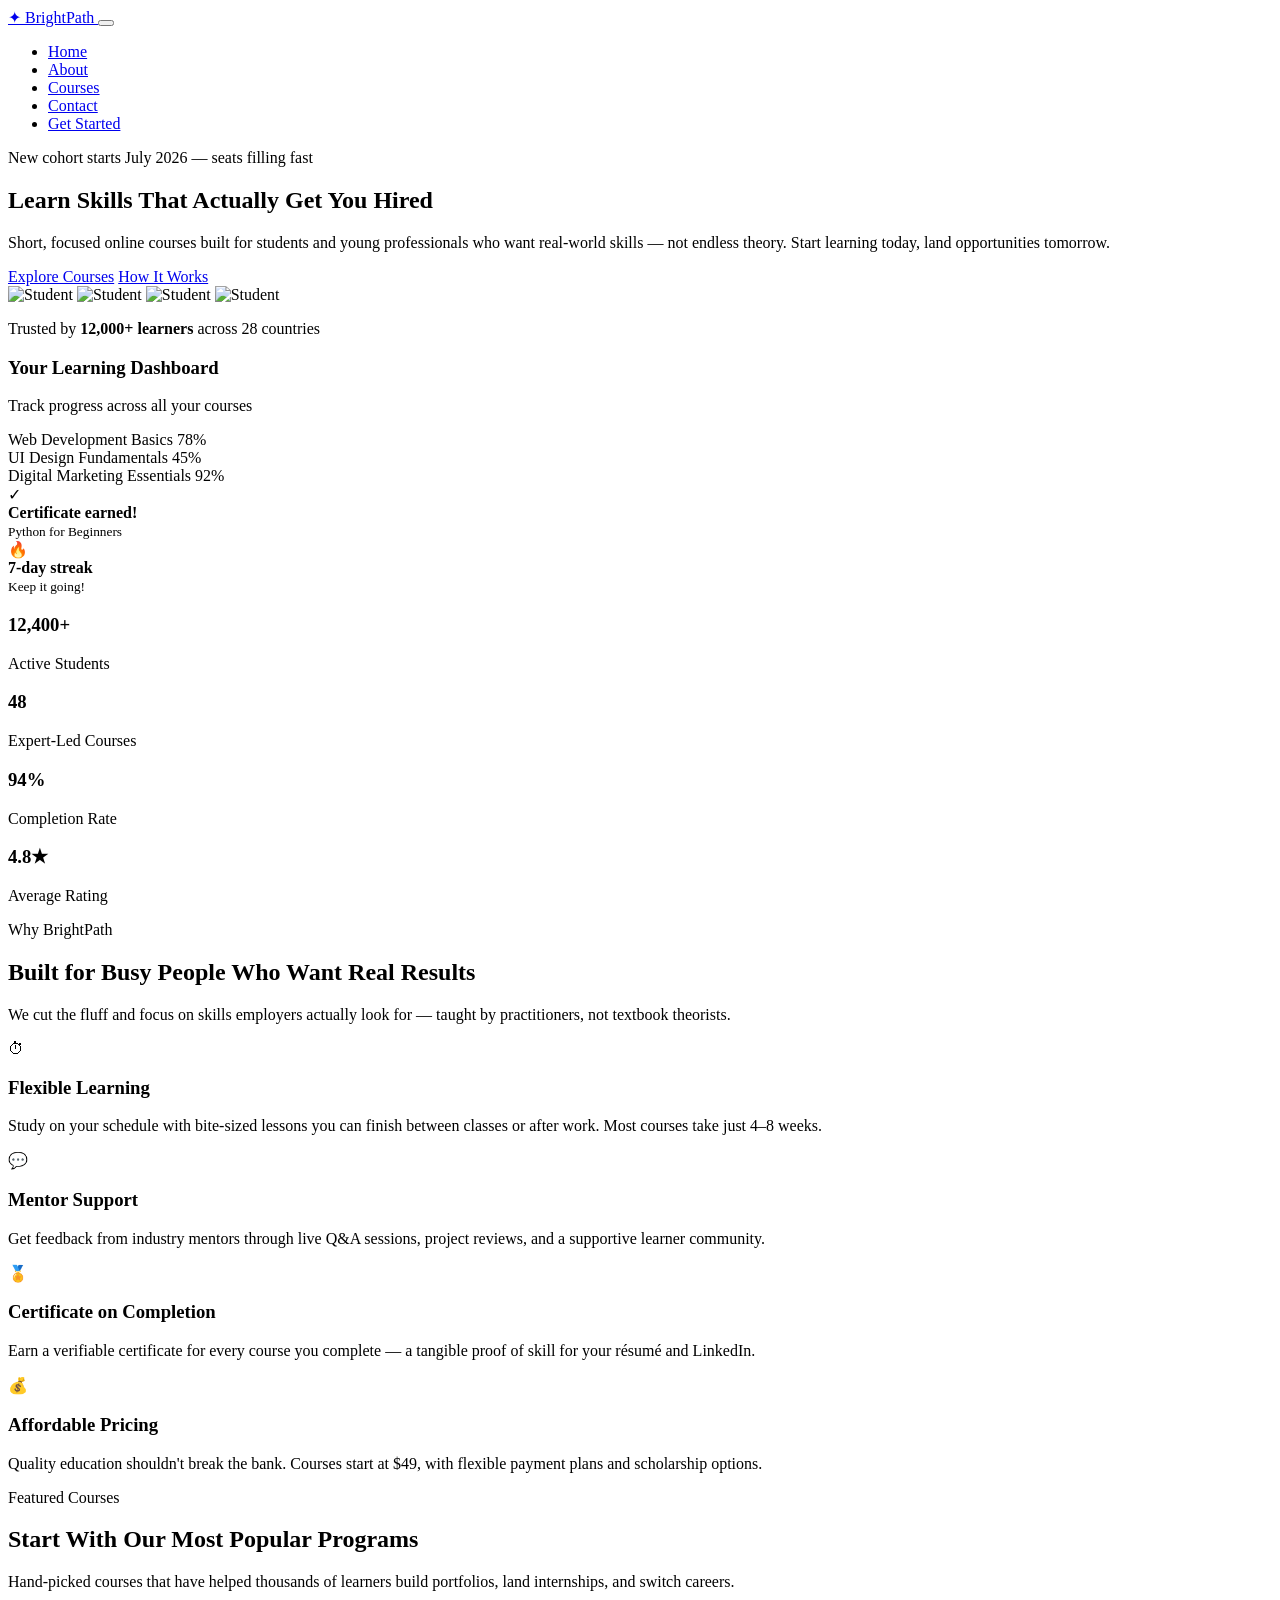
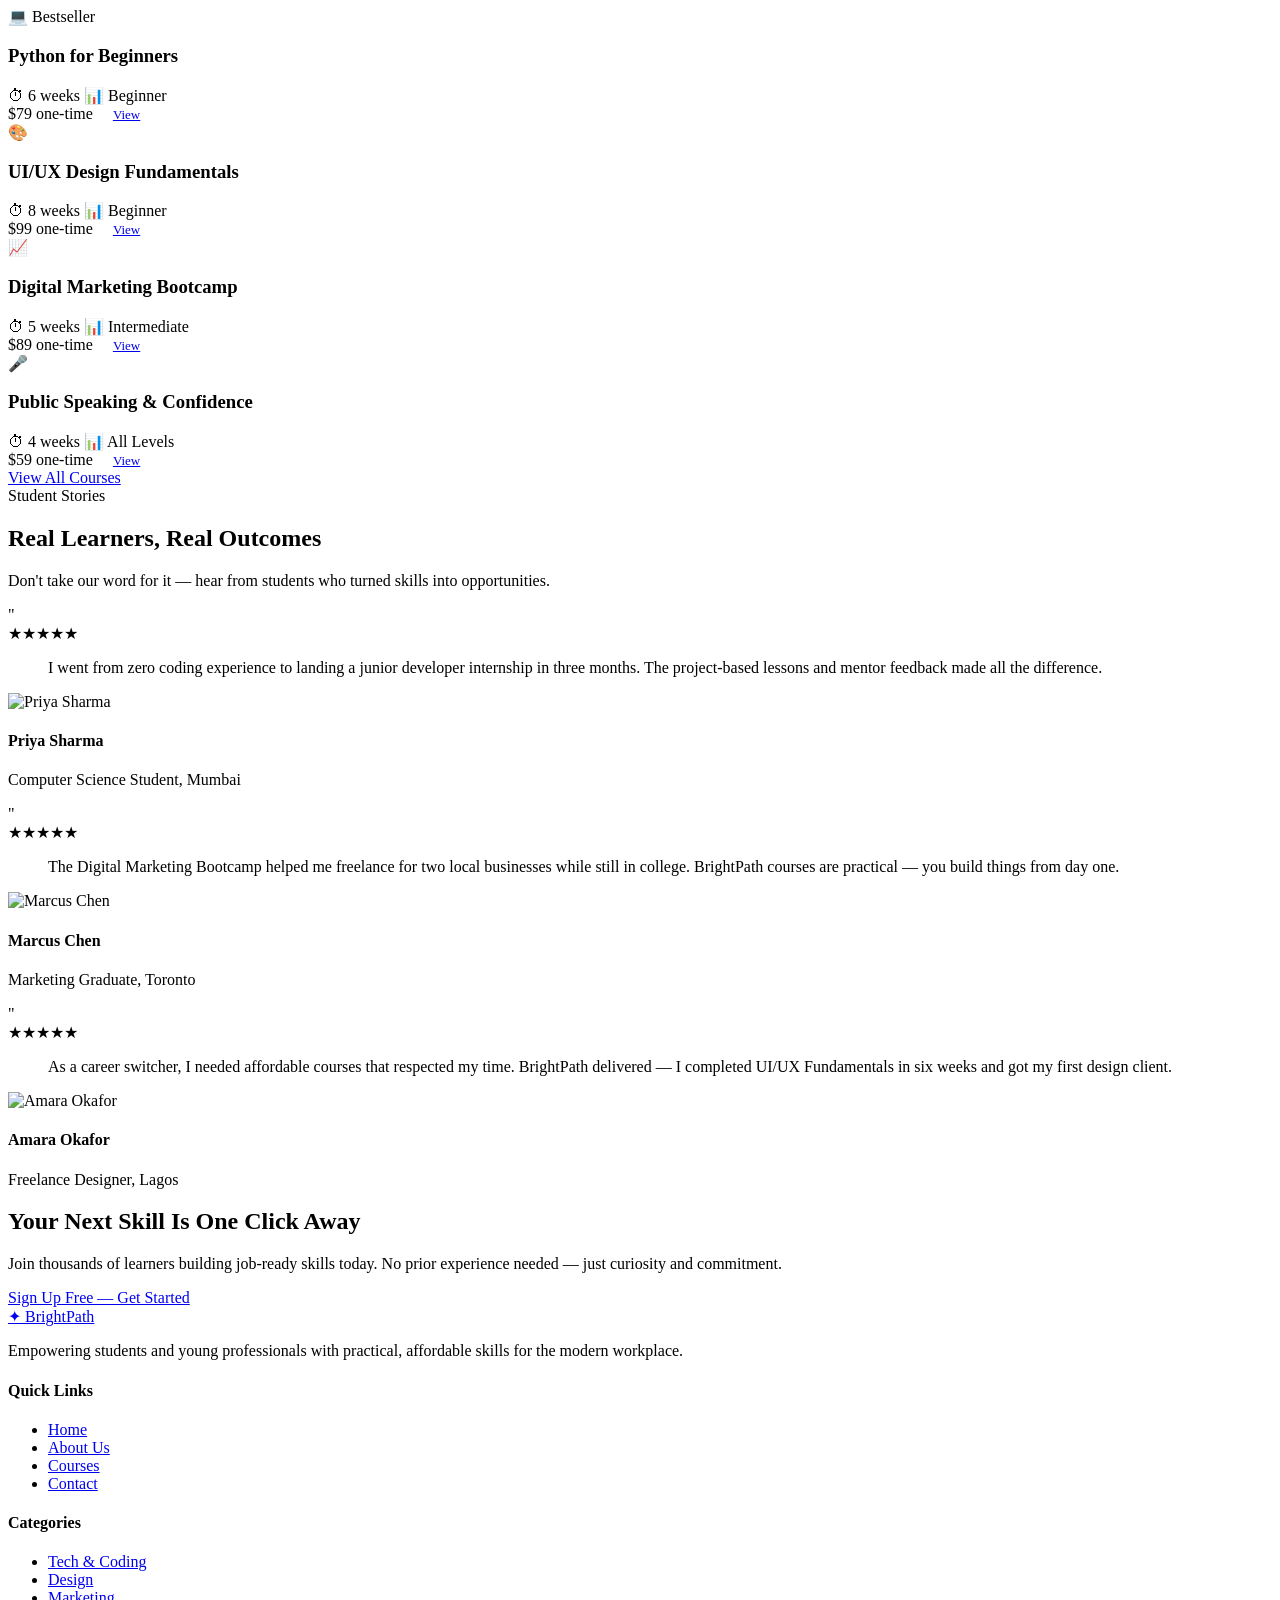
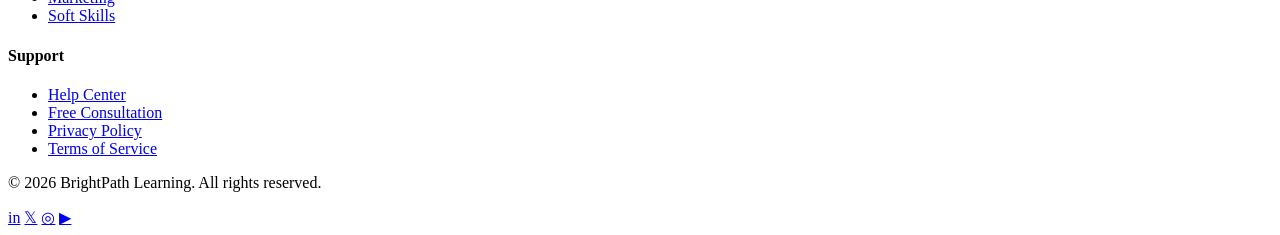
==== index.html @ d25e5689 "Move site files to root" ====
<!DOCTYPE html>
<html lang="en">
<head>
  <meta charset="UTF-8">
  <meta name="viewport" content="width=device-width, initial-scale=1.0">
  <meta name="description" content="BrightPath Learning — practical, job-ready online courses in coding, design, marketing, and communication.">
  <title>BrightPath Learning | Learn Skills That Get You Hired</title>
  <link rel="preconnect" href="https://fonts.googleapis.com">
  <link rel="preconnect" href="https://fonts.gstatic.com" crossorigin>
  <link href="https://fonts.googleapis.com/css2?family=Outfit:wght@500;600;700&family=Source+Sans+3:wght@400;500;600&display=swap" rel="stylesheet">
  <link rel="stylesheet" href="css/styles.css">
</head>
<body>

  <header class="site-header">
    <div class="container nav">
      <a href="index.html" class="logo">
        <span class="logo-icon" aria-hidden="true">✦</span>
        BrightPath
      </a>
      <button class="nav-toggle" aria-label="Toggle navigation" aria-expanded="false">
        <span></span><span></span><span></span>
      </button>
      <ul class="nav-links">
        <li><a href="index.html">Home</a></li>
        <li><a href="about.html">About</a></li>
        <li><a href="courses.html">Courses</a></li>
        <li><a href="contact.html">Contact</a></li>
        <li><a href="contact.html" class="btn btn-primary nav-cta">Get Started</a></li>
      </ul>
    </div>
  </header>

  <main>
    <!-- Hero -->
    <section class="hero">
      <div class="container hero-grid">
        <div class="hero-content">
          <div class="hero-badge">
            <span class="hero-badge-dot"></span>
            New cohort starts July 2026 — seats filling fast
          </div>
          <h1>Learn Skills That <span>Actually Get You Hired</span></h1>
          <p class="hero-text">
            Short, focused online courses built for students and young professionals who want real-world skills — not endless theory. Start learning today, land opportunities tomorrow.
          </p>
          <div class="hero-actions">
            <a href="courses.html" class="btn btn-primary">Explore Courses</a>
            <a href="about.html" class="btn btn-outline">How It Works</a>
          </div>
          <div class="hero-trust">
            <div class="hero-avatars">
              <img src="https://i.pravatar.cc/80?img=12" alt="Student">
              <img src="https://i.pravatar.cc/80?img=32" alt="Student">
              <img src="https://i.pravatar.cc/80?img=45" alt="Student">
              <img src="https://i.pravatar.cc/80?img=68" alt="Student">
            </div>
            <p>Trusted by <strong>12,000+ learners</strong> across 28 countries</p>
          </div>
        </div>
        <div class="hero-visual">
          <div class="hero-card">
            <div class="hero-card-header">
              <h3>Your Learning Dashboard</h3>
              <p>Track progress across all your courses</p>
            </div>
            <div class="hero-card-body">
              <div class="hero-progress-item">
                <div class="hero-progress-label">
                  <span>Web Development Basics</span>
                  <span>78%</span>
                </div>
                <div class="hero-progress-bar"><div class="hero-progress-fill" style="width: 78%"></div></div>
              </div>
              <div class="hero-progress-item">
                <div class="hero-progress-label">
                  <span>UI Design Fundamentals</span>
                  <span>45%</span>
                </div>
                <div class="hero-progress-bar"><div class="hero-progress-fill" style="width: 45%"></div></div>
              </div>
              <div class="hero-progress-item">
                <div class="hero-progress-label">
                  <span>Digital Marketing Essentials</span>
                  <span>92%</span>
                </div>
                <div class="hero-progress-bar"><div class="hero-progress-fill" style="width: 92%"></div></div>
              </div>
            </div>
          </div>
          <div class="hero-float-card top">
            <span class="float-icon green">✓</span>
            <div>
              <strong>Certificate earned!</strong><br>
              <small style="color: var(--color-text-muted)">Python for Beginners</small>
            </div>
          </div>
          <div class="hero-float-card bottom">
            <span class="float-icon orange">🔥</span>
            <div>
              <strong>7-day streak</strong><br>
              <small style="color: var(--color-text-muted)">Keep it going!</small>
            </div>
          </div>
        </div>
      </div>
    </section>

    <!-- Stats -->
    <section class="stats-strip" aria-label="Platform statistics">
      <div class="container stats-grid">
        <div class="stat-item">
          <h3>12,400+</h3>
          <p>Active Students</p>
        </div>
        <div class="stat-item">
          <h3>48</h3>
          <p>Expert-Led Courses</p>
        </div>
        <div class="stat-item">
          <h3>94%</h3>
          <p>Completion Rate</p>
        </div>
        <div class="stat-item">
          <h3>4.8★</h3>
          <p>Average Rating</p>
        </div>
      </div>
    </section>

    <!-- Why BrightPath -->
    <section class="benefits">
      <div class="container">
        <div class="section-header">
          <span class="section-label">Why BrightPath</span>
          <h2>Built for Busy People Who Want Real Results</h2>
          <p>We cut the fluff and focus on skills employers actually look for — taught by practitioners, not textbook theorists.</p>
        </div>
        <div class="benefits-grid">
          <article class="benefit-card">
            <div class="benefit-icon purple" aria-hidden="true">⏱</div>
            <h3>Flexible Learning</h3>
            <p>Study on your schedule with bite-sized lessons you can finish between classes or after work. Most courses take just 4–8 weeks.</p>
          </article>
          <article class="benefit-card">
            <div class="benefit-icon teal" aria-hidden="true">💬</div>
            <h3>Mentor Support</h3>
            <p>Get feedback from industry mentors through live Q&amp;A sessions, project reviews, and a supportive learner community.</p>
          </article>
          <article class="benefit-card">
            <div class="benefit-icon orange" aria-hidden="true">🏅</div>
            <h3>Certificate on Completion</h3>
            <p>Earn a verifiable certificate for every course you complete — a tangible proof of skill for your résumé and LinkedIn.</p>
          </article>
          <article class="benefit-card">
            <div class="benefit-icon blue" aria-hidden="true">💰</div>
            <h3>Affordable Pricing</h3>
            <p>Quality education shouldn't break the bank. Courses start at $49, with flexible payment plans and scholarship options.</p>
          </article>
        </div>
      </div>
    </section>

    <!-- Featured Courses -->
    <section class="featured-courses">
      <div class="container">
        <div class="section-header">
          <span class="section-label">Featured Courses</span>
          <h2>Start With Our Most Popular Programs</h2>
          <p>Hand-picked courses that have helped thousands of learners build portfolios, land internships, and switch careers.</p>
        </div>
        <div class="courses-grid">
          <article class="course-card">
            <div class="course-card-image tech" aria-hidden="true">
              💻
              <span class="course-card-badge">Bestseller</span>
            </div>
            <div class="course-card-body">
              <h3>Python for Beginners</h3>
              <div class="course-card-meta">
                <span>⏱ 6 weeks</span>
                <span>📊 Beginner</span>
              </div>
              <div class="course-card-price">
                <span class="price">$79 <span class="price-note">one-time</span></span>
                <a href="courses.html" class="btn btn-outline" style="padding: 0.5rem 1rem; font-size: 0.8125rem;">View</a>
              </div>
            </div>
          </article>
          <article class="course-card">
            <div class="course-card-image design" aria-hidden="true">🎨</div>
            <div class="course-card-body">
              <h3>UI/UX Design Fundamentals</h3>
              <div class="course-card-meta">
                <span>⏱ 8 weeks</span>
                <span>📊 Beginner</span>
              </div>
              <div class="course-card-price">
                <span class="price">$99 <span class="price-note">one-time</span></span>
                <a href="courses.html" class="btn btn-outline" style="padding: 0.5rem 1rem; font-size: 0.8125rem;">View</a>
              </div>
            </div>
          </article>
          <article class="course-card">
            <div class="course-card-image marketing" aria-hidden="true">📈</div>
            <div class="course-card-body">
              <h3>Digital Marketing Bootcamp</h3>
              <div class="course-card-meta">
                <span>⏱ 5 weeks</span>
                <span>📊 Intermediate</span>
              </div>
              <div class="course-card-price">
                <span class="price">$89 <span class="price-note">one-time</span></span>
                <a href="courses.html" class="btn btn-outline" style="padding: 0.5rem 1rem; font-size: 0.8125rem;">View</a>
              </div>
            </div>
          </article>
          <article class="course-card">
            <div class="course-card-image soft" aria-hidden="true">🎤</div>
            <div class="course-card-body">
              <h3>Public Speaking &amp; Confidence</h3>
              <div class="course-card-meta">
                <span>⏱ 4 weeks</span>
                <span>📊 All Levels</span>
              </div>
              <div class="course-card-price">
                <span class="price">$59 <span class="price-note">one-time</span></span>
                <a href="courses.html" class="btn btn-outline" style="padding: 0.5rem 1rem; font-size: 0.8125rem;">View</a>
              </div>
            </div>
          </article>
        </div>
        <div class="section-cta">
          <a href="courses.html" class="btn btn-secondary">View All Courses</a>
        </div>
      </div>
    </section>

    <!-- Testimonials -->
    <section class="testimonials">
      <div class="container">
        <div class="section-header">
          <span class="section-label">Student Stories</span>
          <h2>Real Learners, Real Outcomes</h2>
          <p>Don't take our word for it — hear from students who turned skills into opportunities.</p>
        </div>
        <div class="testimonials-grid">
          <article class="testimonial-card">
            <span class="testimonial-quote" aria-hidden="true">"</span>
            <div class="stars" aria-label="5 out of 5 stars">★★★★★</div>
            <blockquote>
              I went from zero coding experience to landing a junior developer internship in three months. The project-based lessons and mentor feedback made all the difference.
            </blockquote>
            <div class="testimonial-author">
              <img src="https://i.pravatar.cc/96?img=47" alt="Priya Sharma">
              <div>
                <h4>Priya Sharma</h4>
                <p>Computer Science Student, Mumbai</p>
              </div>
            </div>
          </article>
          <article class="testimonial-card">
            <span class="testimonial-quote" aria-hidden="true">"</span>
            <div class="stars" aria-label="5 out of 5 stars">★★★★★</div>
            <blockquote>
              The Digital Marketing Bootcamp helped me freelance for two local businesses while still in college. BrightPath courses are practical — you build things from day one.
            </blockquote>
            <div class="testimonial-author">
              <img src="https://i.pravatar.cc/96?img=15" alt="Marcus Chen">
              <div>
                <h4>Marcus Chen</h4>
                <p>Marketing Graduate, Toronto</p>
              </div>
            </div>
          </article>
          <article class="testimonial-card">
            <span class="testimonial-quote" aria-hidden="true">"</span>
            <div class="stars" aria-label="5 out of 5 stars">★★★★★</div>
            <blockquote>
              As a career switcher, I needed affordable courses that respected my time. BrightPath delivered — I completed UI/UX Fundamentals in six weeks and got my first design client.
            </blockquote>
            <div class="testimonial-author">
              <img src="https://i.pravatar.cc/96?img=25" alt="Amara Okafor">
              <div>
                <h4>Amara Okafor</h4>
                <p>Freelance Designer, Lagos</p>
              </div>
            </div>
          </article>
        </div>
      </div>
    </section>

    <!-- CTA Banner -->
    <section class="cta-banner">
      <div class="container">
        <div class="cta-banner-inner">
          <h2>Your Next Skill Is One Click Away</h2>
          <p>Join thousands of learners building job-ready skills today. No prior experience needed — just curiosity and commitment.</p>
          <a href="contact.html" class="btn btn-primary">Sign Up Free — Get Started</a>
        </div>
      </div>
    </section>
  </main>

  <footer class="site-footer">
    <div class="container footer-grid">
      <div class="footer-brand">
        <a href="index.html" class="logo">
          <span class="logo-icon" aria-hidden="true">✦</span>
          BrightPath
        </a>
        <p>Empowering students and young professionals with practical, affordable skills for the modern workplace.</p>
      </div>
      <div class="footer-col">
        <h4>Quick Links</h4>
        <ul>
          <li><a href="index.html">Home</a></li>
          <li><a href="about.html">About Us</a></li>
          <li><a href="courses.html">Courses</a></li>
          <li><a href="contact.html">Contact</a></li>
        </ul>
      </div>
      <div class="footer-col">
        <h4>Categories</h4>
        <ul>
          <li><a href="courses.html">Tech &amp; Coding</a></li>
          <li><a href="courses.html">Design</a></li>
          <li><a href="courses.html">Marketing</a></li>
          <li><a href="courses.html">Soft Skills</a></li>
        </ul>
      </div>
      <div class="footer-col">
        <h4>Support</h4>
        <ul>
          <li><a href="contact.html">Help Center</a></li>
          <li><a href="contact.html">Free Consultation</a></li>
          <li><a href="#">Privacy Policy</a></li>
          <li><a href="#">Terms of Service</a></li>
        </ul>
      </div>
    </div>
    <div class="container footer-bottom">
      <p>&copy; 2026 BrightPath Learning. All rights reserved.</p>
      <div class="footer-social">
        <a href="#" aria-label="LinkedIn">in</a>
        <a href="#" aria-label="Twitter">𝕏</a>
        <a href="#" aria-label="Instagram">◎</a>
        <a href="#" aria-label="YouTube">▶</a>
      </div>
    </div>
  </footer>

  <script src="js/main.js"></script>
</body>
</html>
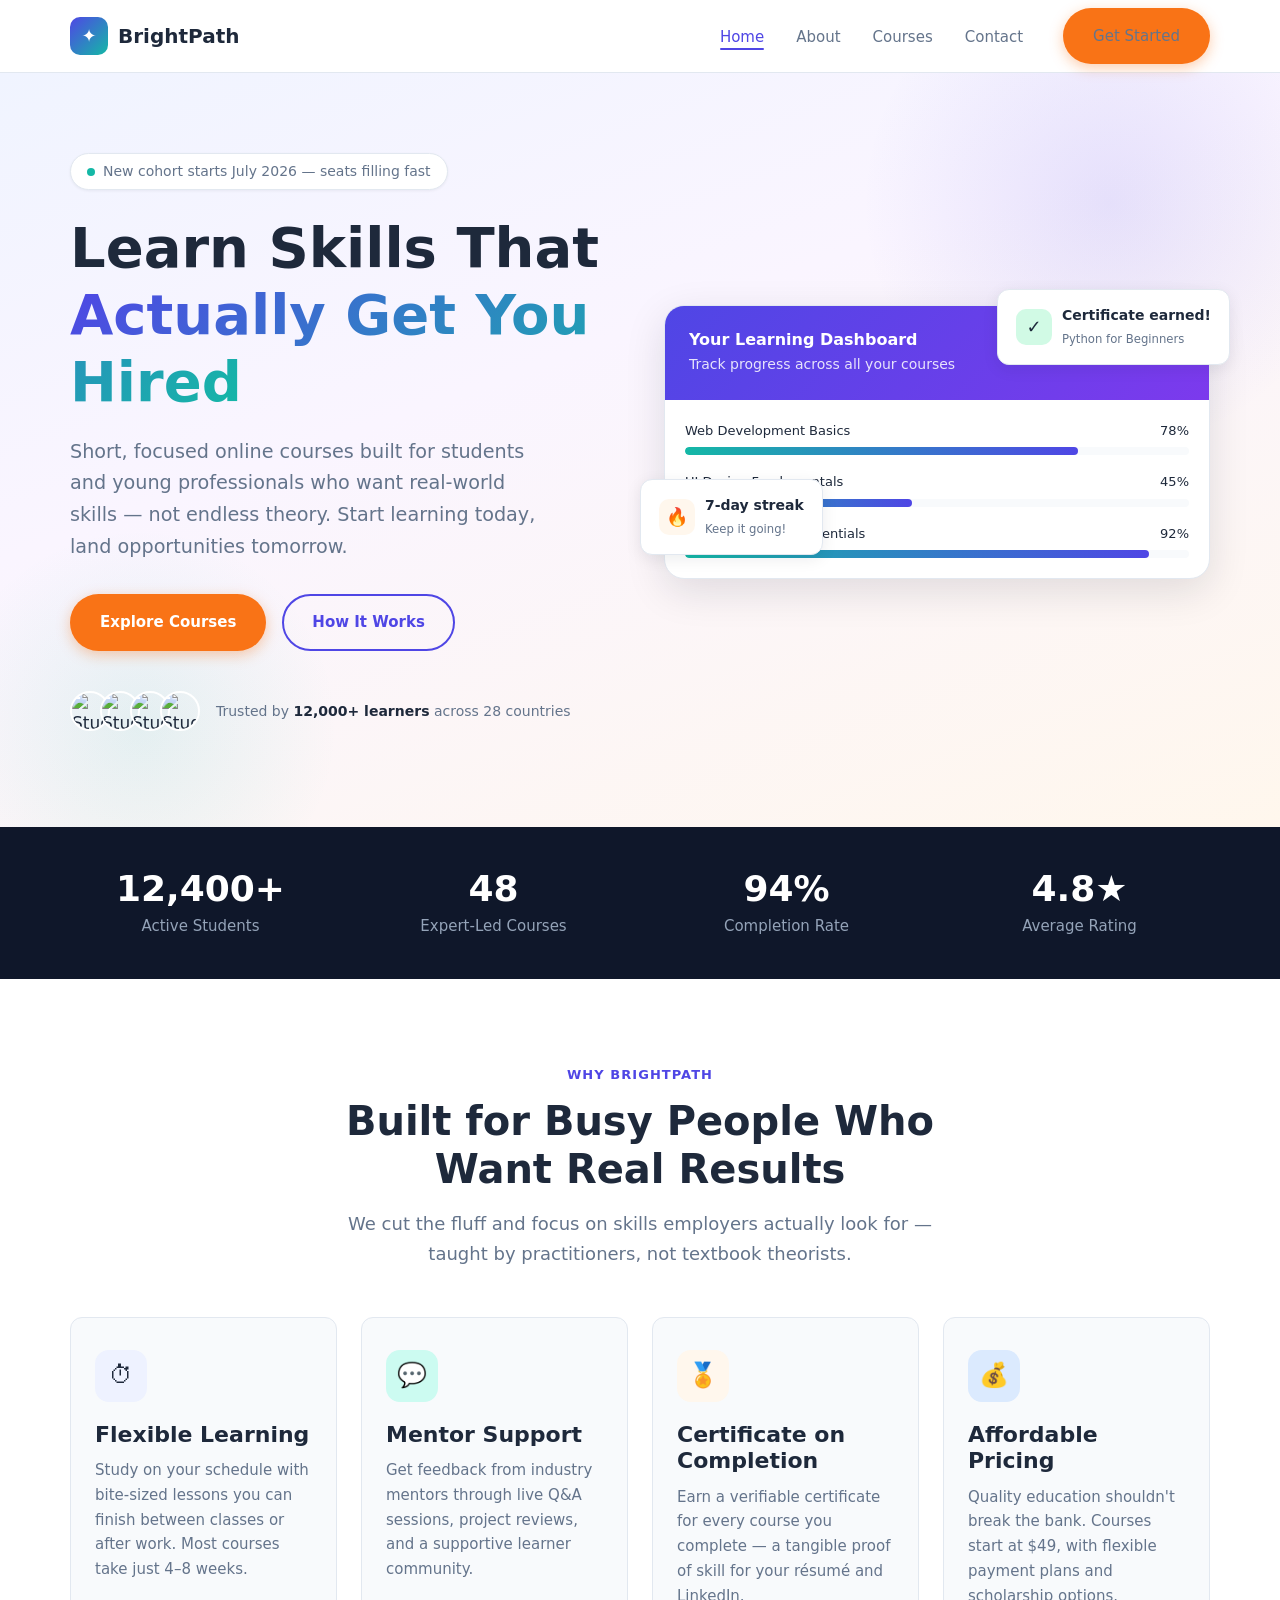
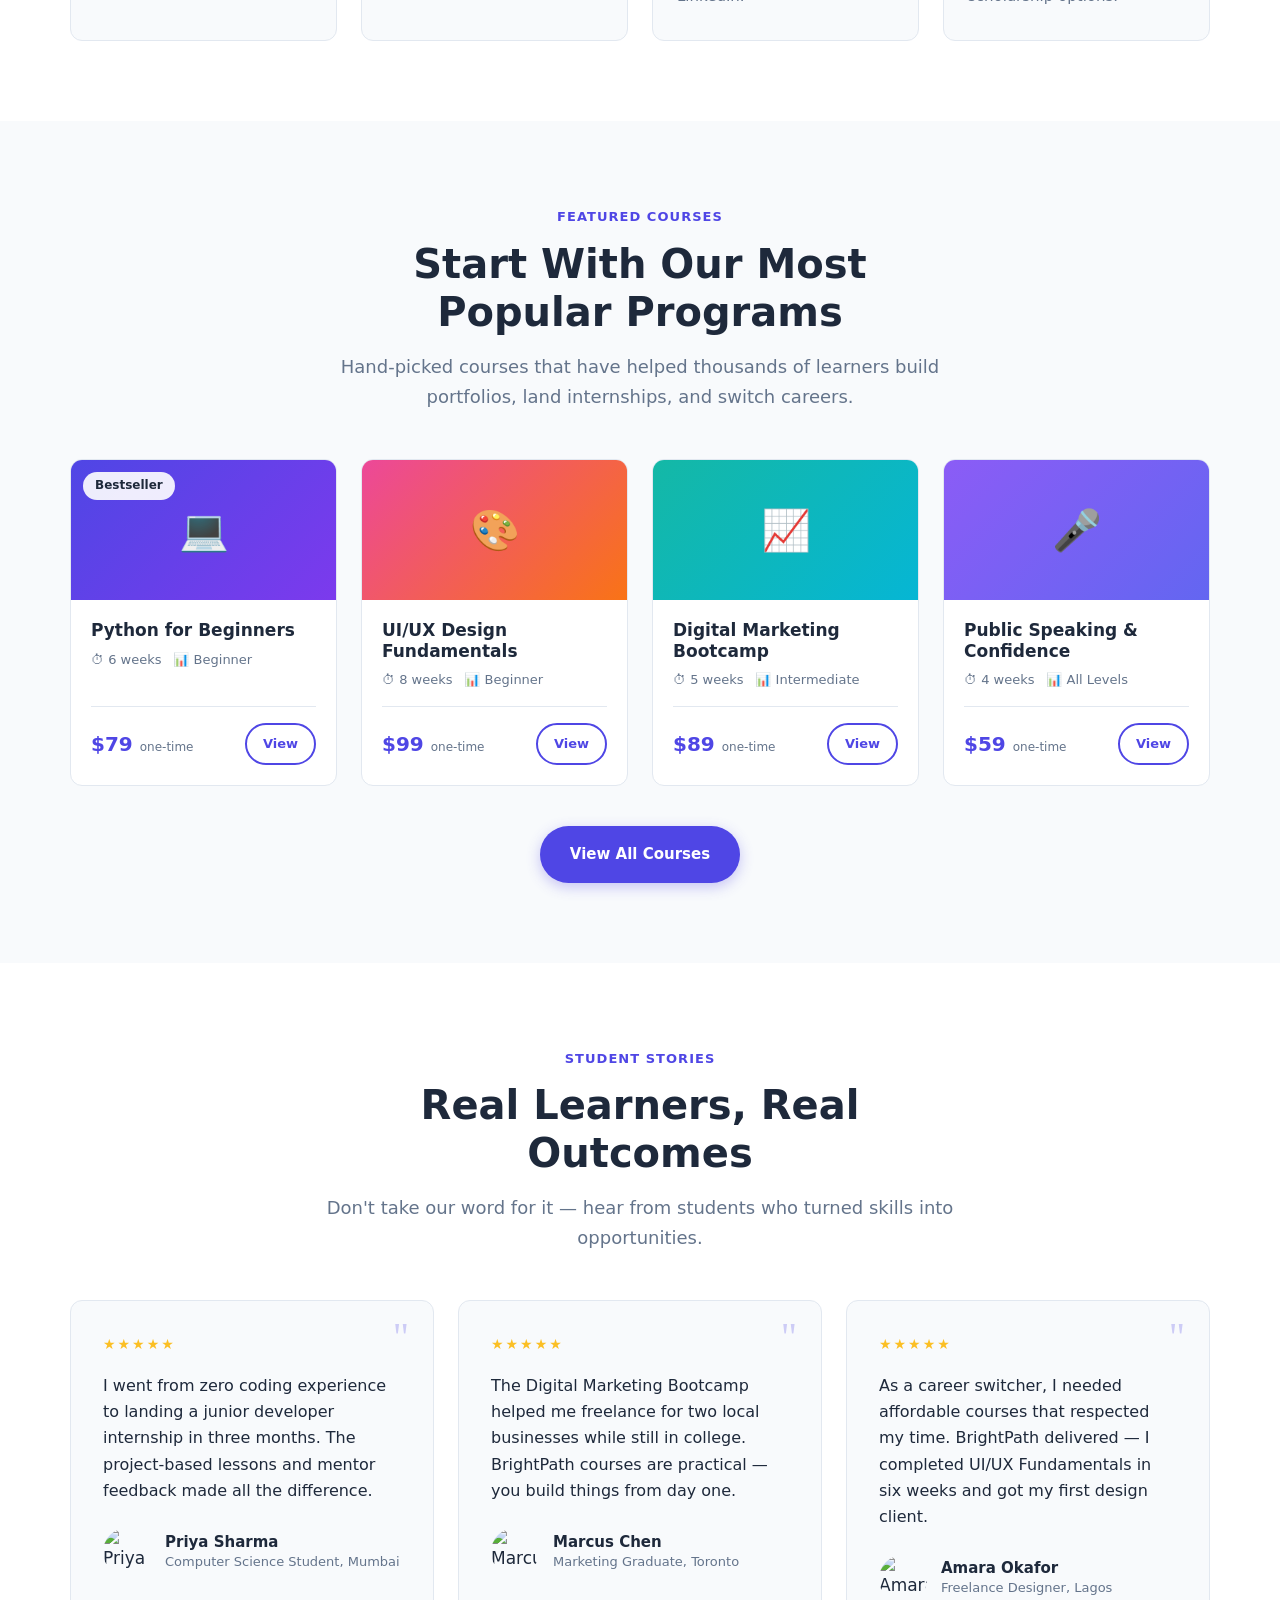
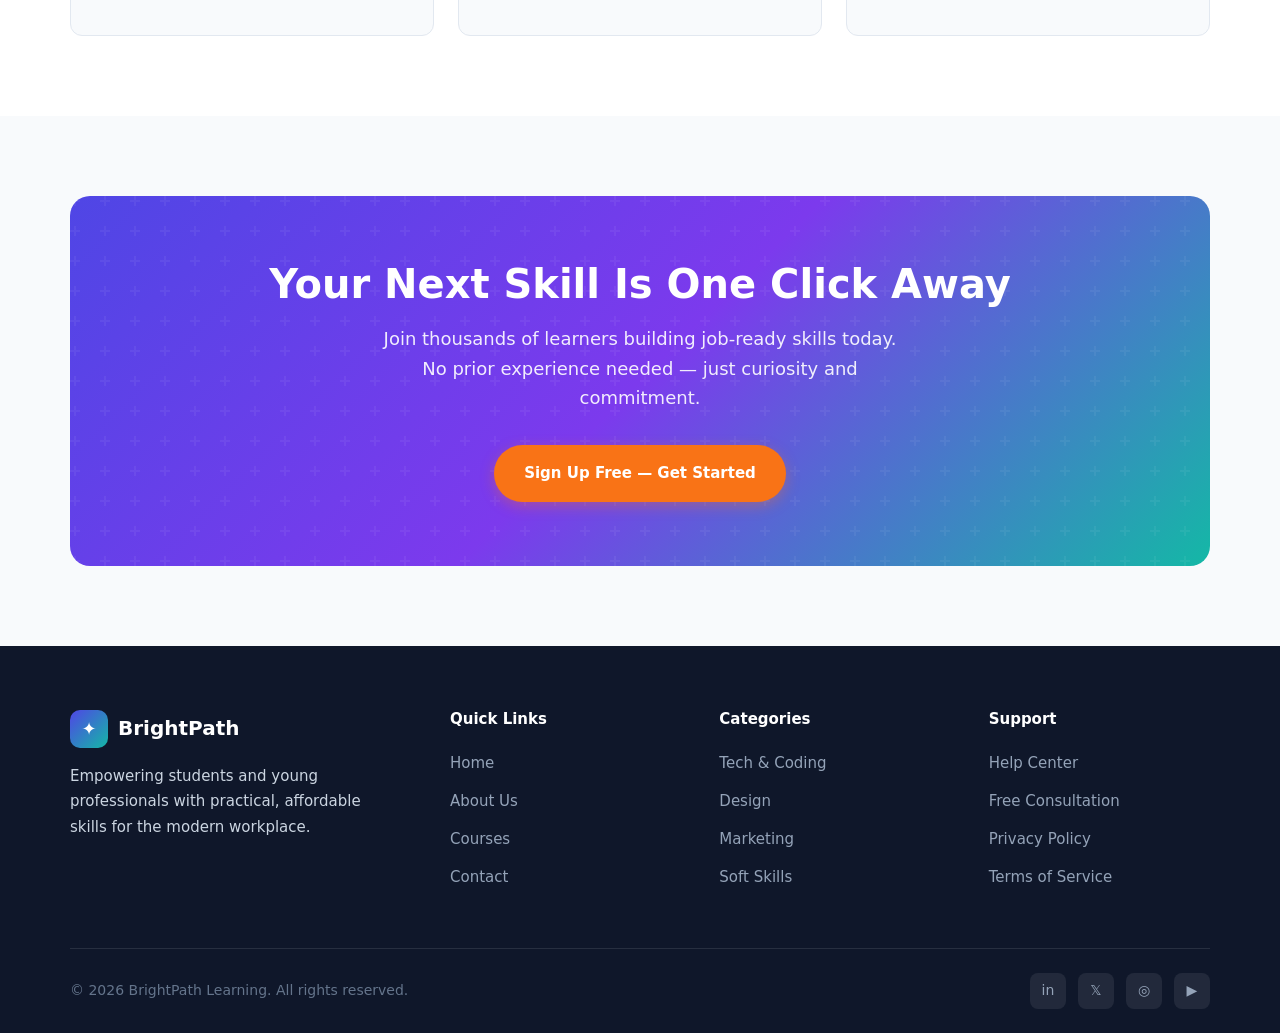
==== commit bc032846: "Changes in code" ====
--- a/index.html
+++ b/index.html
@@ -8,7 +8,7 @@
   <link rel="preconnect" href="https://fonts.googleapis.com">
   <link rel="preconnect" href="https://fonts.gstatic.com" crossorigin>
   <link href="https://fonts.googleapis.com/css2?family=Outfit:wght@500;600;700&family=Source+Sans+3:wght@400;500;600&display=swap" rel="stylesheet">
-  <link rel="stylesheet" href="css/styles.css">
+  <link rel="stylesheet" href="styles.css">
 </head>
 <body>
 
@@ -351,6 +351,6 @@
     </div>
   </footer>
 
-  <script src="js/main.js"></script>
+  <script src="main.js"></script>
 </body>
 </html>
--- a/styles.css
+++ b/styles.css
@@ -0,0 +1,1496 @@
+/* BrightPath Learning — Global Styles */
+
+:root {
+  --color-primary: #4f46e5;
+  --color-primary-dark: #4338ca;
+  --color-primary-light: #eef2ff;
+  --color-accent: #f97316;
+  --color-accent-dark: #ea580c;
+  --color-accent-light: #fff7ed;
+  --color-teal: #14b8a6;
+  --color-teal-dark: #0d9488;
+
+  --color-text: #1e293b;
+  --color-text-muted: #64748b;
+  --color-text-light: #94a3b8;
+  --color-bg: #ffffff;
+  --color-bg-alt: #f8fafc;
+  --color-bg-dark: #0f172a;
+  --color-border: #e2e8f0;
+
+  --font-heading: "Outfit", system-ui, sans-serif;
+  --font-body: "Source Sans 3", system-ui, sans-serif;
+
+  --shadow-sm: 0 1px 3px rgba(15, 23, 42, 0.06);
+  --shadow-md: 0 4px 16px rgba(15, 23, 42, 0.08);
+  --shadow-lg: 0 12px 40px rgba(15, 23, 42, 0.12);
+  --radius-sm: 8px;
+  --radius-md: 12px;
+  --radius-lg: 20px;
+  --radius-full: 9999px;
+
+  --nav-height: 72px;
+  --container: 1140px;
+  --transition: 0.22s ease;
+}
+
+*,
+*::before,
+*::after {
+  box-sizing: border-box;
+  margin: 0;
+  padding: 0;
+}
+
+html {
+  scroll-behavior: smooth;
+}
+
+body {
+  font-family: var(--font-body);
+  font-size: 1.0625rem;
+  line-height: 1.65;
+  color: var(--color-text);
+  background: var(--color-bg);
+  -webkit-font-smoothing: antialiased;
+}
+
+img {
+  max-width: 100%;
+  height: auto;
+  display: block;
+}
+
+a {
+  color: inherit;
+  text-decoration: none;
+}
+
+ul {
+  list-style: none;
+}
+
+.container {
+  width: min(100% - 2rem, var(--container));
+  margin-inline: auto;
+}
+
+/* Typography */
+h1, h2, h3, h4 {
+  font-family: var(--font-heading);
+  font-weight: 700;
+  line-height: 1.2;
+  color: var(--color-text);
+}
+
+h1 { font-size: clamp(2.25rem, 5vw, 3.5rem); }
+h2 { font-size: clamp(1.75rem, 3.5vw, 2.5rem); }
+h3 { font-size: clamp(1.125rem, 2vw, 1.375rem); }
+
+.section-label {
+  display: inline-block;
+  font-family: var(--font-heading);
+  font-size: 0.8125rem;
+  font-weight: 600;
+  letter-spacing: 0.08em;
+  text-transform: uppercase;
+  color: var(--color-primary);
+  margin-bottom: 0.75rem;
+}
+
+.section-header {
+  text-align: center;
+  max-width: 640px;
+  margin-inline: auto;
+  margin-bottom: 3rem;
+}
+
+.section-header p {
+  margin-top: 1rem;
+  color: var(--color-text-muted);
+  font-size: 1.125rem;
+}
+
+/* Buttons */
+.btn {
+  display: inline-flex;
+  align-items: center;
+  justify-content: center;
+  gap: 0.5rem;
+  padding: 0.875rem 1.75rem;
+  font-family: var(--font-heading);
+  font-size: 0.9375rem;
+  font-weight: 600;
+  border-radius: var(--radius-full);
+  border: 2px solid transparent;
+  cursor: pointer;
+  transition: transform var(--transition), box-shadow var(--transition), background var(--transition), color var(--transition);
+}
+
+.btn:hover {
+  transform: translateY(-2px);
+}
+
+.btn-primary {
+  background: var(--color-accent);
+  color: #fff;
+  box-shadow: 0 4px 14px rgba(249, 115, 22, 0.35);
+}
+
+.btn-primary:hover {
+  background: var(--color-accent-dark);
+  box-shadow: 0 6px 20px rgba(249, 115, 22, 0.4);
+}
+
+.btn-secondary {
+  background: var(--color-primary);
+  color: #fff;
+  box-shadow: 0 4px 14px rgba(79, 70, 229, 0.3);
+}
+
+.btn-secondary:hover {
+  background: var(--color-primary-dark);
+}
+
+.btn-outline {
+  background: transparent;
+  color: var(--color-primary);
+  border-color: var(--color-primary);
+}
+
+.btn-outline:hover {
+  background: var(--color-primary-light);
+  transform: translateY(-2px);
+}
+
+.btn-ghost {
+  background: rgba(255, 255, 255, 0.15);
+  color: #fff;
+  border-color: rgba(255, 255, 255, 0.35);
+  backdrop-filter: blur(8px);
+}
+
+.btn-ghost:hover {
+  background: rgba(255, 255, 255, 0.25);
+}
+
+/* Navigation */
+.site-header {
+  position: sticky;
+  top: 0;
+  z-index: 100;
+  background: rgba(255, 255, 255, 0.92);
+  backdrop-filter: blur(12px);
+  border-bottom: 1px solid var(--color-border);
+}
+
+.nav {
+  display: flex;
+  align-items: center;
+  justify-content: space-between;
+  height: var(--nav-height);
+}
+
+.logo {
+  display: flex;
+  align-items: center;
+  gap: 0.625rem;
+  font-family: var(--font-heading);
+  font-weight: 700;
+  font-size: 1.25rem;
+  color: var(--color-text);
+}
+
+.logo-icon {
+  width: 38px;
+  height: 38px;
+  background: linear-gradient(135deg, var(--color-primary), var(--color-teal));
+  border-radius: 10px;
+  display: flex;
+  align-items: center;
+  justify-content: center;
+  color: #fff;
+  font-size: 1.125rem;
+}
+
+.nav-links {
+  display: flex;
+  align-items: center;
+  gap: 2rem;
+}
+
+.nav-links a {
+  font-family: var(--font-heading);
+  font-size: 0.9375rem;
+  font-weight: 500;
+  color: var(--color-text-muted);
+  transition: color var(--transition);
+  position: relative;
+}
+
+.nav-links a::after {
+  content: "";
+  position: absolute;
+  bottom: -4px;
+  left: 0;
+  width: 0;
+  height: 2px;
+  background: var(--color-primary);
+  border-radius: 2px;
+  transition: width var(--transition);
+}
+
+.nav-links a:hover,
+.nav-links a.active {
+  color: var(--color-primary);
+}
+
+.nav-links a:hover::after,
+.nav-links a.active::after {
+  width: 100%;
+}
+
+.nav-cta {
+  margin-left: 0.5rem;
+}
+
+.nav-toggle {
+  display: none;
+  flex-direction: column;
+  gap: 5px;
+  background: none;
+  border: none;
+  cursor: pointer;
+  padding: 0.5rem;
+}
+
+.nav-toggle span {
+  display: block;
+  width: 24px;
+  height: 2px;
+  background: var(--color-text);
+  border-radius: 2px;
+  transition: transform var(--transition), opacity var(--transition);
+}
+
+/* Hero */
+.hero {
+  position: relative;
+  padding: 5rem 0 6rem;
+  overflow: hidden;
+  background: linear-gradient(160deg, #f0f4ff 0%, #faf5ff 40%, #fff7ed 100%);
+}
+
+.hero::before {
+  content: "";
+  position: absolute;
+  top: -120px;
+  right: -80px;
+  width: 500px;
+  height: 500px;
+  background: radial-gradient(circle, rgba(79, 70, 229, 0.12) 0%, transparent 70%);
+  border-radius: 50%;
+  pointer-events: none;
+}
+
+.hero::after {
+  content: "";
+  position: absolute;
+  bottom: -100px;
+  left: -60px;
+  width: 400px;
+  height: 400px;
+  background: radial-gradient(circle, rgba(20, 184, 166, 0.1) 0%, transparent 70%);
+  border-radius: 50%;
+  pointer-events: none;
+}
+
+.hero-grid {
+  display: grid;
+  grid-template-columns: 1fr 1fr;
+  gap: 3rem;
+  align-items: center;
+  position: relative;
+  z-index: 1;
+}
+
+.hero-content {
+  max-width: 560px;
+}
+
+.hero-badge {
+  display: inline-flex;
+  align-items: center;
+  gap: 0.5rem;
+  padding: 0.375rem 1rem;
+  background: #fff;
+  border: 1px solid var(--color-border);
+  border-radius: var(--radius-full);
+  font-size: 0.875rem;
+  font-weight: 500;
+  color: var(--color-text-muted);
+  margin-bottom: 1.5rem;
+  box-shadow: var(--shadow-sm);
+}
+
+.hero-badge-dot {
+  width: 8px;
+  height: 8px;
+  background: var(--color-teal);
+  border-radius: 50%;
+  animation: pulse 2s infinite;
+}
+
+@keyframes pulse {
+  0%, 100% { opacity: 1; }
+  50% { opacity: 0.5; }
+}
+
+.hero h1 {
+  margin-bottom: 1.25rem;
+}
+
+.hero h1 span {
+  background: linear-gradient(135deg, var(--color-primary), var(--color-teal));
+  -webkit-background-clip: text;
+  -webkit-text-fill-color: transparent;
+  background-clip: text;
+}
+
+.hero-text {
+  font-size: 1.2rem;
+  color: var(--color-text-muted);
+  margin-bottom: 2rem;
+  max-width: 480px;
+}
+
+.hero-actions {
+  display: flex;
+  flex-wrap: wrap;
+  gap: 1rem;
+  margin-bottom: 2.5rem;
+}
+
+.hero-trust {
+  display: flex;
+  align-items: center;
+  gap: 1rem;
+}
+
+.hero-avatars {
+  display: flex;
+}
+
+.hero-avatars img {
+  width: 40px;
+  height: 40px;
+  border-radius: 50%;
+  border: 2px solid #fff;
+  margin-left: -10px;
+  object-fit: cover;
+}
+
+.hero-avatars img:first-child {
+  margin-left: 0;
+}
+
+.hero-trust p {
+  font-size: 0.875rem;
+  color: var(--color-text-muted);
+}
+
+.hero-trust strong {
+  color: var(--color-text);
+}
+
+.hero-visual {
+  position: relative;
+}
+
+.hero-card {
+  background: #fff;
+  border-radius: var(--radius-lg);
+  box-shadow: var(--shadow-lg);
+  overflow: hidden;
+  border: 1px solid var(--color-border);
+}
+
+.hero-card-header {
+  background: linear-gradient(135deg, var(--color-primary), #7c3aed);
+  padding: 1.5rem;
+  color: #fff;
+}
+
+.hero-card-header h3 {
+  color: #fff;
+  font-size: 1rem;
+  margin-bottom: 0.25rem;
+}
+
+.hero-card-header p {
+  font-size: 0.875rem;
+  opacity: 0.85;
+}
+
+.hero-card-body {
+  padding: 1.25rem;
+}
+
+.hero-progress-item {
+  margin-bottom: 1rem;
+}
+
+.hero-progress-item:last-child {
+  margin-bottom: 0;
+}
+
+.hero-progress-label {
+  display: flex;
+  justify-content: space-between;
+  font-size: 0.8125rem;
+  margin-bottom: 0.375rem;
+}
+
+.hero-progress-bar {
+  height: 8px;
+  background: var(--color-bg-alt);
+  border-radius: var(--radius-full);
+  overflow: hidden;
+}
+
+.hero-progress-fill {
+  height: 100%;
+  border-radius: var(--radius-full);
+  background: linear-gradient(90deg, var(--color-teal), var(--color-primary));
+}
+
+.hero-float-card {
+  position: absolute;
+  background: #fff;
+  border-radius: var(--radius-md);
+  padding: 0.875rem 1.125rem;
+  box-shadow: var(--shadow-md);
+  border: 1px solid var(--color-border);
+  font-size: 0.875rem;
+  display: flex;
+  align-items: center;
+  gap: 0.625rem;
+}
+
+.hero-float-card.top {
+  top: -16px;
+  right: -20px;
+}
+
+.hero-float-card.bottom {
+  bottom: 24px;
+  left: -24px;
+}
+
+.float-icon {
+  width: 36px;
+  height: 36px;
+  border-radius: 10px;
+  display: flex;
+  align-items: center;
+  justify-content: center;
+  font-size: 1.125rem;
+}
+
+.float-icon.green { background: #d1fae5; }
+.float-icon.orange { background: var(--color-accent-light); }
+
+/* Stats strip */
+.stats-strip {
+  background: var(--color-bg-dark);
+  padding: 2.5rem 0;
+}
+
+.stats-grid {
+  display: grid;
+  grid-template-columns: repeat(4, 1fr);
+  gap: 2rem;
+  text-align: center;
+}
+
+.stat-item h3 {
+  font-size: clamp(1.75rem, 3vw, 2.25rem);
+  color: #fff;
+  margin-bottom: 0.25rem;
+}
+
+.stat-item p {
+  font-size: 0.9375rem;
+  color: var(--color-text-light);
+}
+
+/* Benefits */
+.benefits {
+  padding: 5rem 0;
+  background: var(--color-bg);
+}
+
+.benefits-grid {
+  display: grid;
+  grid-template-columns: repeat(4, 1fr);
+  gap: 1.5rem;
+}
+
+.benefit-card {
+  padding: 2rem 1.5rem;
+  background: var(--color-bg-alt);
+  border-radius: var(--radius-md);
+  border: 1px solid var(--color-border);
+  transition: transform var(--transition), box-shadow var(--transition), border-color var(--transition);
+}
+
+.benefit-card:hover {
+  transform: translateY(-4px);
+  box-shadow: var(--shadow-md);
+  border-color: var(--color-primary-light);
+}
+
+.benefit-icon {
+  width: 52px;
+  height: 52px;
+  border-radius: 14px;
+  display: flex;
+  align-items: center;
+  justify-content: center;
+  font-size: 1.5rem;
+  margin-bottom: 1.25rem;
+}
+
+.benefit-icon.purple { background: var(--color-primary-light); }
+.benefit-icon.teal { background: #ccfbf1; }
+.benefit-icon.orange { background: var(--color-accent-light); }
+.benefit-icon.blue { background: #dbeafe; }
+
+.benefit-card h3 {
+  margin-bottom: 0.625rem;
+}
+
+.benefit-card p {
+  font-size: 0.9375rem;
+  color: var(--color-text-muted);
+}
+
+/* Course cards */
+.featured-courses,
+.courses-section {
+  padding: 5rem 0;
+}
+
+.featured-courses {
+  background: var(--color-bg-alt);
+}
+
+.courses-grid {
+  display: grid;
+  grid-template-columns: repeat(4, 1fr);
+  gap: 1.5rem;
+}
+
+.course-card {
+  background: #fff;
+  border-radius: var(--radius-md);
+  border: 1px solid var(--color-border);
+  overflow: hidden;
+  transition: transform var(--transition), box-shadow var(--transition);
+  display: flex;
+  flex-direction: column;
+}
+
+.course-card:hover {
+  transform: translateY(-6px);
+  box-shadow: var(--shadow-lg);
+}
+
+.course-card-image {
+  height: 140px;
+  display: flex;
+  align-items: center;
+  justify-content: center;
+  font-size: 2.5rem;
+  position: relative;
+  color: #fff;
+}
+
+.course-card-image.tech { background: linear-gradient(135deg, #4f46e5, #7c3aed); }
+.course-card-image.design { background: linear-gradient(135deg, #ec4899, #f97316); }
+.course-card-image.marketing { background: linear-gradient(135deg, #14b8a6, #06b6d4); }
+.course-card-image.soft { background: linear-gradient(135deg, #8b5cf6, #6366f1); }
+
+.course-card-badge {
+  position: absolute;
+  top: 12px;
+  left: 12px;
+  padding: 0.25rem 0.75rem;
+  background: rgba(255, 255, 255, 0.9);
+  border-radius: var(--radius-full);
+  font-size: 0.75rem;
+  font-weight: 600;
+  font-family: var(--font-heading);
+  color: var(--color-text);
+}
+
+.course-card-body {
+  padding: 1.25rem;
+  flex: 1;
+  display: flex;
+  flex-direction: column;
+}
+
+.course-card-body h3 {
+  margin-bottom: 0.5rem;
+  font-size: 1.0625rem;
+}
+
+.course-card-meta {
+  display: flex;
+  flex-wrap: wrap;
+  gap: 0.75rem;
+  font-size: 0.8125rem;
+  color: var(--color-text-muted);
+  margin-bottom: 1rem;
+}
+
+.course-card-meta span {
+  display: flex;
+  align-items: center;
+  gap: 0.25rem;
+}
+
+.course-card-price {
+  margin-top: auto;
+  display: flex;
+  align-items: center;
+  justify-content: space-between;
+  padding-top: 1rem;
+  border-top: 1px solid var(--color-border);
+}
+
+.course-card-price .price {
+  font-family: var(--font-heading);
+  font-size: 1.25rem;
+  font-weight: 700;
+  color: var(--color-primary);
+}
+
+.course-card-price .price-note {
+  font-size: 0.75rem;
+  color: var(--color-text-muted);
+  font-weight: 400;
+}
+
+/* Testimonials */
+.testimonials {
+  padding: 5rem 0;
+  background: var(--color-bg);
+}
+
+.testimonials-grid {
+  display: grid;
+  grid-template-columns: repeat(3, 1fr);
+  gap: 1.5rem;
+}
+
+.testimonial-card {
+  padding: 2rem;
+  background: var(--color-bg-alt);
+  border-radius: var(--radius-md);
+  border: 1px solid var(--color-border);
+  position: relative;
+}
+
+.testimonial-quote {
+  font-size: 2.5rem;
+  line-height: 1;
+  color: var(--color-primary);
+  opacity: 0.25;
+  position: absolute;
+  top: 1rem;
+  right: 1.5rem;
+  font-family: Georgia, serif;
+}
+
+.testimonial-card blockquote {
+  font-size: 1rem;
+  color: var(--color-text);
+  margin-bottom: 1.5rem;
+  position: relative;
+  z-index: 1;
+}
+
+.testimonial-author {
+  display: flex;
+  align-items: center;
+  gap: 0.875rem;
+}
+
+.testimonial-author img {
+  width: 48px;
+  height: 48px;
+  border-radius: 50%;
+  object-fit: cover;
+}
+
+.testimonial-author h4 {
+  font-size: 0.9375rem;
+  font-family: var(--font-heading);
+}
+
+.testimonial-author p {
+  font-size: 0.8125rem;
+  color: var(--color-text-muted);
+}
+
+.stars {
+  color: #fbbf24;
+  font-size: 0.875rem;
+  margin-bottom: 1rem;
+  letter-spacing: 2px;
+}
+
+/* CTA Banner */
+.cta-banner {
+  padding: 5rem 0;
+  background: var(--color-bg-alt);
+}
+
+.cta-banner-inner {
+  background: linear-gradient(135deg, var(--color-primary) 0%, #7c3aed 50%, var(--color-teal) 100%);
+  border-radius: var(--radius-lg);
+  padding: 4rem 3rem;
+  text-align: center;
+  color: #fff;
+  position: relative;
+  overflow: hidden;
+}
+
+.cta-banner-inner::before {
+  content: "";
+  position: absolute;
+  inset: 0;
+  background: url("data:image/svg+xml,%3Csvg width='60' height='60' viewBox='0 0 60 60' xmlns='http://www.w3.org/2000/svg'%3E%3Cg fill='none' fill-rule='evenodd'%3E%3Cg fill='%23ffffff' fill-opacity='0.05'%3E%3Cpath d='M36 34v-4h-2v4h-4v2h4v4h2v-4h4v-2h-4zm0-30V0h-2v4h-4v2h4v4h2V6h4V4h-4zM6 34v-4H4v4H0v2h4v4h2v-4h4v-2H6zM6 4V0H4v4H0v2h4v4h2V6h4V4H6z'/%3E%3C/g%3E%3C/g%3E%3C/svg%3E");
+  pointer-events: none;
+}
+
+.cta-banner-inner h2 {
+  color: #fff;
+  margin-bottom: 1rem;
+  position: relative;
+}
+
+.cta-banner-inner p {
+  font-size: 1.125rem;
+  opacity: 0.9;
+  max-width: 520px;
+  margin: 0 auto 2rem;
+  position: relative;
+}
+
+.cta-banner-inner .btn {
+  position: relative;
+}
+
+/* Page hero (inner pages) */
+.page-hero {
+  padding: 4rem 0 3rem;
+  background: linear-gradient(160deg, #f0f4ff 0%, #faf5ff 60%, #fff 100%);
+  text-align: center;
+}
+
+.page-hero h1 {
+  margin-bottom: 1rem;
+}
+
+.page-hero p {
+  font-size: 1.125rem;
+  color: var(--color-text-muted);
+  max-width: 600px;
+  margin-inline: auto;
+}
+
+/* About page */
+.about-story {
+  padding: 5rem 0;
+}
+
+.about-story-grid {
+  display: grid;
+  grid-template-columns: 1fr 1fr;
+  gap: 4rem;
+  align-items: center;
+}
+
+.about-story-image {
+  border-radius: var(--radius-lg);
+  overflow: hidden;
+  aspect-ratio: 4/3;
+  background: linear-gradient(135deg, var(--color-primary-light), #ede9fe);
+  display: flex;
+  align-items: center;
+  justify-content: center;
+  font-size: 5rem;
+  border: 1px solid var(--color-border);
+}
+
+.about-story-content h2 {
+  margin-bottom: 1.25rem;
+}
+
+.about-story-content p {
+  color: var(--color-text-muted);
+  margin-bottom: 1rem;
+}
+
+.values {
+  padding: 5rem 0;
+  background: var(--color-bg-alt);
+}
+
+.values-grid {
+  display: grid;
+  grid-template-columns: repeat(4, 1fr);
+  gap: 1.5rem;
+}
+
+.value-card {
+  text-align: center;
+  padding: 2rem 1.25rem;
+  background: #fff;
+  border-radius: var(--radius-md);
+  border: 1px solid var(--color-border);
+  transition: transform var(--transition), box-shadow var(--transition);
+}
+
+.value-card:hover {
+  transform: translateY(-4px);
+  box-shadow: var(--shadow-md);
+}
+
+.value-number {
+  width: 48px;
+  height: 48px;
+  margin: 0 auto 1rem;
+  background: var(--color-primary);
+  color: #fff;
+  border-radius: 50%;
+  display: flex;
+  align-items: center;
+  justify-content: center;
+  font-family: var(--font-heading);
+  font-weight: 700;
+  font-size: 1.125rem;
+}
+
+.value-card h3 {
+  margin-bottom: 0.5rem;
+}
+
+.value-card p {
+  font-size: 0.9375rem;
+  color: var(--color-text-muted);
+}
+
+.how-it-works {
+  padding: 5rem 0;
+}
+
+.steps-grid {
+  display: grid;
+  grid-template-columns: repeat(3, 1fr);
+  gap: 2rem;
+  position: relative;
+}
+
+.steps-grid::before {
+  content: "";
+  position: absolute;
+  top: 48px;
+  left: 16%;
+  right: 16%;
+  height: 2px;
+  background: linear-gradient(90deg, var(--color-primary), var(--color-teal));
+  opacity: 0.2;
+}
+
+.step-card {
+  text-align: center;
+  position: relative;
+  z-index: 1;
+}
+
+.step-icon {
+  width: 96px;
+  height: 96px;
+  margin: 0 auto 1.5rem;
+  background: #fff;
+  border: 2px solid var(--color-primary-light);
+  border-radius: 50%;
+  display: flex;
+  align-items: center;
+  justify-content: center;
+  font-size: 2.25rem;
+  box-shadow: var(--shadow-sm);
+}
+
+.step-card h3 {
+  margin-bottom: 0.625rem;
+}
+
+.step-card p {
+  font-size: 0.9375rem;
+  color: var(--color-text-muted);
+  max-width: 280px;
+  margin-inline: auto;
+}
+
+.team {
+  padding: 5rem 0;
+  background: var(--color-bg-alt);
+}
+
+.team-grid {
+  display: grid;
+  grid-template-columns: repeat(4, 1fr);
+  gap: 1.5rem;
+}
+
+.team-card {
+  background: #fff;
+  border-radius: var(--radius-md);
+  border: 1px solid var(--color-border);
+  overflow: hidden;
+  text-align: center;
+  transition: transform var(--transition), box-shadow var(--transition);
+}
+
+.team-card:hover {
+  transform: translateY(-4px);
+  box-shadow: var(--shadow-md);
+}
+
+.team-photo {
+  height: 200px;
+  background: linear-gradient(180deg, var(--color-primary-light) 0%, #ede9fe 100%);
+  display: flex;
+  align-items: center;
+  justify-content: center;
+}
+
+.team-photo img {
+  width: 120px;
+  height: 120px;
+  border-radius: 50%;
+  object-fit: cover;
+  border: 4px solid #fff;
+  box-shadow: var(--shadow-md);
+}
+
+.team-card-body {
+  padding: 1.25rem;
+}
+
+.team-card-body h3 {
+  font-size: 1rem;
+  margin-bottom: 0.25rem;
+}
+
+.team-role {
+  font-size: 0.8125rem;
+  color: var(--color-primary);
+  font-weight: 600;
+  font-family: var(--font-heading);
+  margin-bottom: 0.5rem;
+}
+
+.team-card-body p {
+  font-size: 0.875rem;
+  color: var(--color-text-muted);
+}
+
+/* Courses page */
+.course-filters {
+  display: flex;
+  flex-wrap: wrap;
+  justify-content: center;
+  gap: 0.75rem;
+  margin-bottom: 3rem;
+}
+
+.filter-btn {
+  padding: 0.625rem 1.25rem;
+  font-family: var(--font-heading);
+  font-size: 0.875rem;
+  font-weight: 500;
+  border: 1px solid var(--color-border);
+  background: #fff;
+  border-radius: var(--radius-full);
+  cursor: pointer;
+  color: var(--color-text-muted);
+  transition: all var(--transition);
+}
+
+.filter-btn:hover {
+  border-color: var(--color-primary);
+  color: var(--color-primary);
+}
+
+.filter-btn.active {
+  background: var(--color-primary);
+  border-color: var(--color-primary);
+  color: #fff;
+}
+
+.course-card-description {
+  font-size: 0.875rem;
+  color: var(--color-text-muted);
+  margin-bottom: 1rem;
+  flex: 1;
+}
+
+.courses-helper {
+  padding: 4rem 0 5rem;
+  background: var(--color-bg-alt);
+}
+
+.helper-card {
+  max-width: 720px;
+  margin-inline: auto;
+  text-align: center;
+  padding: 3rem 2rem;
+  background: #fff;
+  border-radius: var(--radius-lg);
+  border: 1px solid var(--color-border);
+  box-shadow: var(--shadow-sm);
+}
+
+.helper-card h2 {
+  margin-bottom: 0.75rem;
+}
+
+.helper-card p {
+  color: var(--color-text-muted);
+  margin-bottom: 1.5rem;
+}
+
+.course-card.hidden {
+  display: none;
+}
+
+/* Contact page */
+.contact-section {
+  padding: 4rem 0 5rem;
+}
+
+.contact-grid {
+  display: grid;
+  grid-template-columns: 1fr 1.2fr;
+  gap: 3rem;
+  align-items: start;
+}
+
+.contact-info h2 {
+  margin-bottom: 1rem;
+}
+
+.contact-info > p {
+  color: var(--color-text-muted);
+  margin-bottom: 2rem;
+}
+
+.contact-detail {
+  display: flex;
+  align-items: flex-start;
+  gap: 1rem;
+  margin-bottom: 1.5rem;
+}
+
+.contact-detail-icon {
+  width: 44px;
+  height: 44px;
+  background: var(--color-primary-light);
+  border-radius: 12px;
+  display: flex;
+  align-items: center;
+  justify-content: center;
+  font-size: 1.125rem;
+  flex-shrink: 0;
+}
+
+.contact-detail h4 {
+  font-family: var(--font-heading);
+  font-size: 0.9375rem;
+  margin-bottom: 0.25rem;
+}
+
+.contact-detail p,
+.contact-detail a {
+  font-size: 0.9375rem;
+  color: var(--color-text-muted);
+}
+
+.contact-detail a:hover {
+  color: var(--color-primary);
+}
+
+.social-links {
+  display: flex;
+  gap: 0.75rem;
+  margin-top: 2rem;
+}
+
+.social-link {
+  width: 44px;
+  height: 44px;
+  border-radius: 12px;
+  background: var(--color-bg-alt);
+  border: 1px solid var(--color-border);
+  display: flex;
+  align-items: center;
+  justify-content: center;
+  font-size: 1rem;
+  color: var(--color-text-muted);
+  transition: all var(--transition);
+}
+
+.social-link:hover {
+  background: var(--color-primary);
+  border-color: var(--color-primary);
+  color: #fff;
+  transform: translateY(-2px);
+}
+
+.contact-form-wrapper {
+  background: #fff;
+  border: 1px solid var(--color-border);
+  border-radius: var(--radius-lg);
+  padding: 2rem;
+  box-shadow: var(--shadow-sm);
+}
+
+.contact-form-wrapper h2 {
+  margin-bottom: 1.5rem;
+  font-size: 1.5rem;
+}
+
+.form-group {
+  margin-bottom: 1.25rem;
+}
+
+.form-group label {
+  display: block;
+  font-family: var(--font-heading);
+  font-size: 0.875rem;
+  font-weight: 600;
+  margin-bottom: 0.5rem;
+  color: var(--color-text);
+}
+
+.form-group input,
+.form-group textarea,
+.form-group select {
+  width: 100%;
+  padding: 0.875rem 1rem;
+  font-family: var(--font-body);
+  font-size: 1rem;
+  border: 1px solid var(--color-border);
+  border-radius: var(--radius-sm);
+  background: var(--color-bg);
+  color: var(--color-text);
+  transition: border-color var(--transition), box-shadow var(--transition);
+}
+
+.form-group input:focus,
+.form-group textarea:focus,
+.form-group select:focus {
+  outline: none;
+  border-color: var(--color-primary);
+  box-shadow: 0 0 0 3px rgba(79, 70, 229, 0.15);
+}
+
+.form-group textarea {
+  min-height: 140px;
+  resize: vertical;
+}
+
+.form-error {
+  font-size: 0.8125rem;
+  color: #dc2626;
+  margin-top: 0.375rem;
+  display: none;
+}
+
+.form-group.invalid .form-error {
+  display: block;
+}
+
+.form-group.invalid input,
+.form-group.invalid textarea {
+  border-color: #dc2626;
+}
+
+.form-success {
+  display: none;
+  padding: 1rem 1.25rem;
+  background: #d1fae5;
+  border: 1px solid #6ee7b7;
+  border-radius: var(--radius-sm);
+  color: #065f46;
+  font-size: 0.9375rem;
+  margin-bottom: 1.25rem;
+}
+
+.form-success.visible {
+  display: block;
+}
+
+.map-placeholder {
+  margin-top: 3rem;
+  border-radius: var(--radius-lg);
+  overflow: hidden;
+  border: 1px solid var(--color-border);
+  height: 280px;
+  background: var(--color-bg-alt);
+  display: flex;
+  align-items: center;
+  justify-content: center;
+  color: var(--color-text-muted);
+  font-size: 0.9375rem;
+}
+
+.map-placeholder-inner {
+  text-align: center;
+}
+
+.map-placeholder-inner span {
+  font-size: 2.5rem;
+  display: block;
+  margin-bottom: 0.5rem;
+}
+
+/* Footer */
+.site-footer {
+  background: var(--color-bg-dark);
+  color: #cbd5e1;
+  padding: 4rem 0 0;
+}
+
+.footer-grid {
+  display: grid;
+  grid-template-columns: 1.5fr 1fr 1fr 1fr;
+  gap: 3rem;
+  padding-bottom: 3rem;
+  border-bottom: 1px solid rgba(255, 255, 255, 0.1);
+}
+
+.footer-brand .logo {
+  color: #fff;
+  margin-bottom: 1rem;
+}
+
+.footer-brand p {
+  font-size: 0.9375rem;
+  line-height: 1.7;
+  max-width: 300px;
+}
+
+.footer-col h4 {
+  font-family: var(--font-heading);
+  font-size: 0.9375rem;
+  color: #fff;
+  margin-bottom: 1.25rem;
+}
+
+.footer-col ul li {
+  margin-bottom: 0.625rem;
+}
+
+.footer-col a {
+  font-size: 0.9375rem;
+  color: #94a3b8;
+  transition: color var(--transition);
+}
+
+.footer-col a:hover {
+  color: #fff;
+}
+
+.footer-bottom {
+  display: flex;
+  align-items: center;
+  justify-content: space-between;
+  padding: 1.5rem 0;
+  font-size: 0.875rem;
+  color: #64748b;
+}
+
+.footer-social {
+  display: flex;
+  gap: 0.75rem;
+}
+
+.footer-social a {
+  width: 36px;
+  height: 36px;
+  border-radius: 8px;
+  background: rgba(255, 255, 255, 0.08);
+  display: flex;
+  align-items: center;
+  justify-content: center;
+  color: #94a3b8;
+  transition: all var(--transition);
+}
+
+.footer-social a:hover {
+  background: var(--color-primary);
+  color: #fff;
+}
+
+.text-center {
+  text-align: center;
+}
+
+.section-cta {
+  margin-top: 2.5rem;
+  text-align: center;
+}
+
+/* Responsive */
+@media (max-width: 1024px) {
+  .hero-grid,
+  .about-story-grid,
+  .contact-grid {
+    grid-template-columns: 1fr;
+  }
+
+  .hero-visual {
+    max-width: 480px;
+    margin-inline: auto;
+  }
+
+  .benefits-grid,
+  .courses-grid,
+  .values-grid,
+  .team-grid {
+    grid-template-columns: repeat(2, 1fr);
+  }
+
+  .stats-grid {
+    grid-template-columns: repeat(2, 1fr);
+    gap: 2.5rem;
+  }
+
+  .testimonials-grid {
+    grid-template-columns: 1fr;
+    max-width: 520px;
+    margin-inline: auto;
+  }
+
+  .footer-grid {
+    grid-template-columns: 1fr 1fr;
+  }
+
+  .steps-grid::before {
+    display: none;
+  }
+}
+
+@media (max-width: 768px) {
+  .nav-toggle {
+    display: flex;
+  }
+
+  .nav-links {
+    position: fixed;
+    top: var(--nav-height);
+    left: 0;
+    right: 0;
+    background: #fff;
+    flex-direction: column;
+    align-items: stretch;
+    padding: 1.5rem;
+    gap: 0;
+    border-bottom: 1px solid var(--color-border);
+    box-shadow: var(--shadow-md);
+    transform: translateY(-120%);
+    opacity: 0;
+    visibility: hidden;
+    transition: transform var(--transition), opacity var(--transition), visibility var(--transition);
+  }
+
+  .nav-links.open {
+    transform: translateY(0);
+    opacity: 1;
+    visibility: visible;
+  }
+
+  .nav-links li {
+    border-bottom: 1px solid var(--color-border);
+  }
+
+  .nav-links li:last-child {
+    border-bottom: none;
+    padding-top: 1rem;
+  }
+
+  .nav-links a {
+    display: block;
+    padding: 1rem 0;
+  }
+
+  .nav-cta {
+    margin-left: 0;
+    width: 100%;
+    text-align: center;
+  }
+
+  .nav-toggle.active span:nth-child(1) {
+    transform: translateY(7px) rotate(45deg);
+  }
+
+  .nav-toggle.active span:nth-child(2) {
+    opacity: 0;
+  }
+
+  .nav-toggle.active span:nth-child(3) {
+    transform: translateY(-7px) rotate(-45deg);
+  }
+
+  .hero {
+    padding: 3rem 0 4rem;
+  }
+
+  .hero-float-card.top {
+    right: 0;
+  }
+
+  .hero-float-card.bottom {
+    left: 0;
+  }
+
+  .benefits-grid,
+  .courses-grid,
+  .values-grid,
+  .team-grid,
+  .steps-grid {
+    grid-template-columns: 1fr;
+  }
+
+  .cta-banner-inner {
+    padding: 3rem 1.5rem;
+  }
+
+  .footer-grid {
+    grid-template-columns: 1fr;
+    gap: 2rem;
+  }
+
+  .footer-bottom {
+    flex-direction: column;
+    gap: 1rem;
+    text-align: center;
+  }
+}
